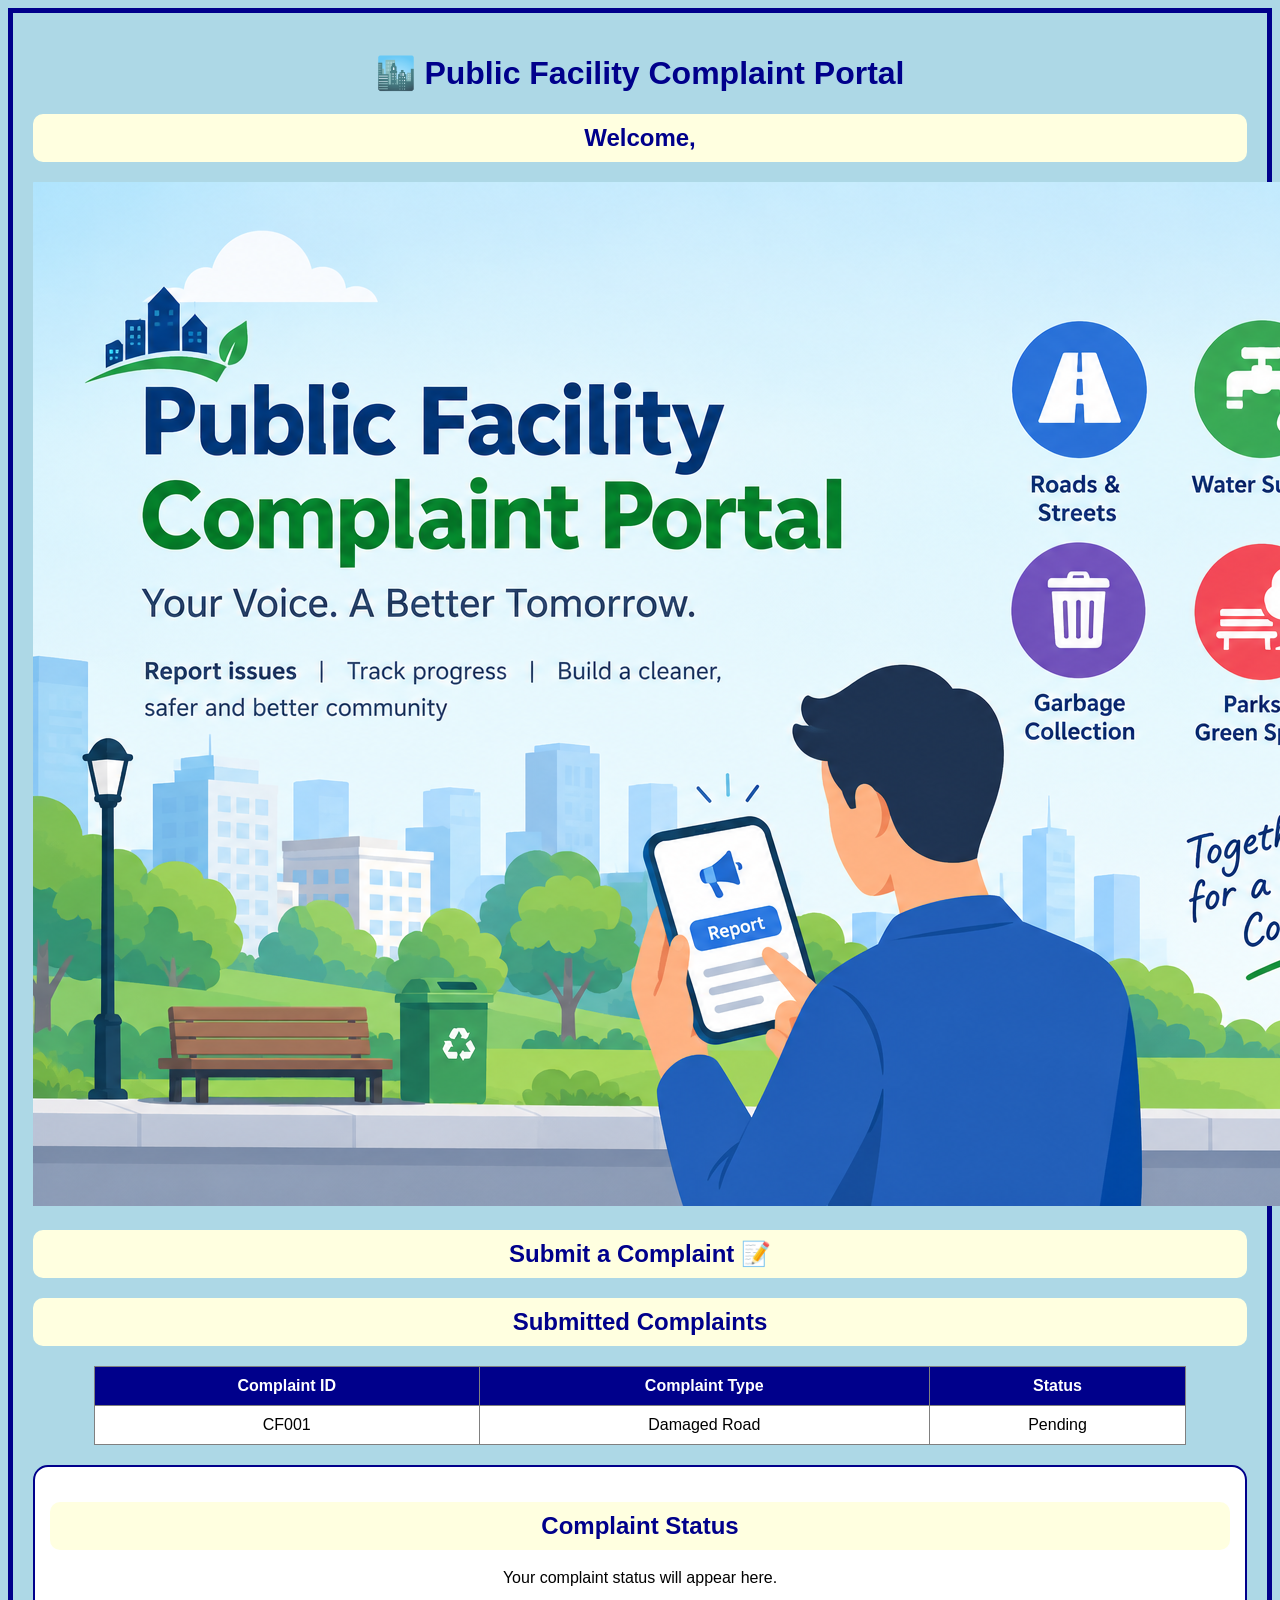
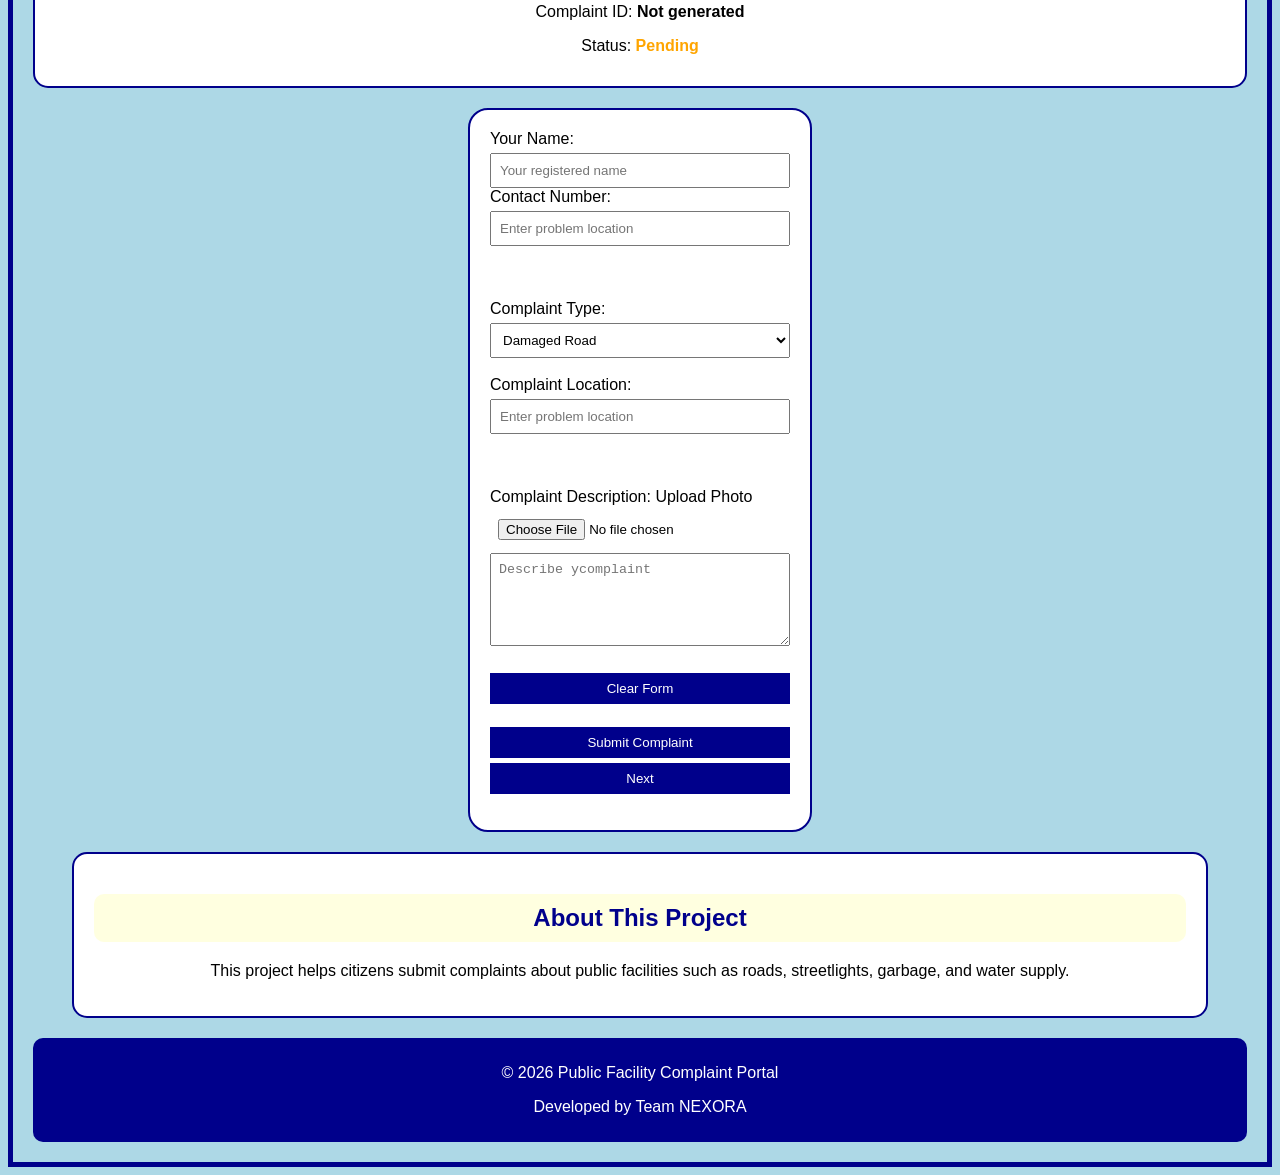
==== index.html @ 3e788ea5 "Add files via upload" ====
<!DOCTYPE html>  <html>    <head>    
    <title>Public Facility Complaint Portal</title>  <style>    
    body {    
        border: 5px solid darkblue;    
        font-family: Arial;    
        background-color: lightblue;    
        padding: 20px;    
    }    h1 {

color: darkblue;
font-size: 32px;
text-align: center;

}

form {
background-color: white;
padding: 20px;
width: 300px;
border: 2px solid darkblue;
border-radius: 20px;
margin: 20px auto;

}
input, select, textarea, button {
margin-top: 5px;
padding: 8px;
width: 100%;
box-sizing: border-box;
}
button:hover {
background-color: rgb(0, 128, 21);
color: white;
cursor: pointer;
}
button {
background-color: darkblue;
color: white;
border: none;
}.status {
background-color: white;
padding: 15px;
margin-top: 20px;
border: 2px solid darkblue;
border-radius: 15px;
text-align: center;
}
h2 {
color: darkblue;
text-align: center;
background-color: lightyellow;
padding: 10px;
border-radius: 10px;
}
footer {
background-color: darkblue;
color: white;
text-align: center;
padding: 10px;
margin-top: 20px;
border-radius: 10px;
}table {
background-color: white;
border-collapse: collapse;
margin: 20px auto;
text-align: center;
width: 90%;

}

th {
background-color: darkblue;
color: white;
padding: 10px;
}

td {
padding: 10px;
}
tr:hover {
background-color: lightblue;
}.about {
background-color: white;
padding: 20px;
margin: 20px auto;
width: 90%;
border: 2px solid darkblue;
border-radius: 15px;
text-align: center;
}
</style>

</head>  <body>    
<h1>🏙️ Public Facility Complaint Portal</h1>    
<h2>Welcome,<span id="userName"></span></h2>    
<img src="facility.png" alt="Public Facility" class="main-image">    
    <h2>Submit a Complaint 📝</h2>    
<h2>Submitted Complaints</h2>  <table border="1" width="100%">    
    <tr>    
        <th>Complaint ID</th>    
        <th>Complaint Type</th>    
        <th>Status</th>    
    </tr>    
    <tr>    
        <td>CF001</td>    
        <td>Damaged Road</td>    
        <td>Pending</td>    
    </tr>    
</table>    
<div class="status">    
<h2>Complaint Status</h2>    
<p>Your complaint status will appear here.</p>    
<p>Complaint ID: <strong id="complaintId">Not generated</strong></p>    
<p>Status: <strong style="color: orange;">Pending</strong></p>    
</div>    
    <form onsubmit="submitComplaint(event)">    
        <label>Your Name:</label>    
        <br>    
        <input type="text" id="complaintName" placeholder="Your registered name" readonly>  <label>Contact Number:</label>  
<br>  
<input type="tel" id="location" placeholder="Enter problem location">  
<br><br>  
<br><br>  <label>Complaint Type:</label>
<br>
<select id="facility">
<option>Damaged Road</option>
<option>Broken Streetlight</option>
<option>Garbage Problem</option>
<option>Water Supply Problem</option>
</select><br><br>

<label>Complaint Location:</label>
<br>
<input type="text" placeholder="Enter problem location">
<br><br>
<br><br>

<label>Complaint Description:</label>
<label>Upload Photo</label>

<input type="file" accept="image/*">    
        <br>    
        <textarea rows="5" cols="30" required    
    placeholder="Describe ycomplaint"></textarea>    
        <br><br>    
<button type="reset">    
    Clear Form    
</button>  <br><br>  <button type="submit">    
    Submit Complaint    
</button>    
<button type="button"    
onclick="window.location.href='http://127.0.0.1:5000/admin'">    
Next    
</button>  <p id="message" style="color: green; font-weight: bold;"></p>    
<p id="photoName" style="color: blue; font-weight: bold;"></p>    
 <img id="photoPreview" width="200" style="display: none;">           
    </form>  <script>    
    let user = JSON.parse(localStorage.getItem("user") || "null");  if (user) {
document.getElementById("userName").innerText = user.name;
document.getElementById("complaintName").value = user.name;
}
async function submitComplaint(event) {
event.preventDefault();

let user = JSON.parse(localStorage.getItem("user") || "null");

if (!user) {
document.getElementById("message").innerText =
"Please register first.";
return;
}

let facility = document.getElementById("facility").value;
let location = document.getElementById("location").value;

let response = await fetch("http://127.0.0.1:5000/add_complaint", {
method: "POST",
headers: {
"Content-Type": "application/json"
},
body: JSON.stringify({
name: user.name,
facility: facility,
location: location
})
});

let result = await response.json();

if (result.success) {
document.getElementById("message").innerText =
"Your complaint has been submitted successfully!";

document.getElementById("complaintId").innerText =    
    "CF" + result.id;

}

}

</script>  <section class="about">    
    <h2>About This Project</h2>    
    <p>    
        This project helps citizens submit complaints about public facilities    
        such as roads, streetlights, garbage, and water supply.    
    </p>    
</section>    
<footer>    
    <p>© 2026 Public Facility Complaint Portal</p>    
    <p>Developed by Team NEXORA</p>    
</footer>    
</body>    
</html>
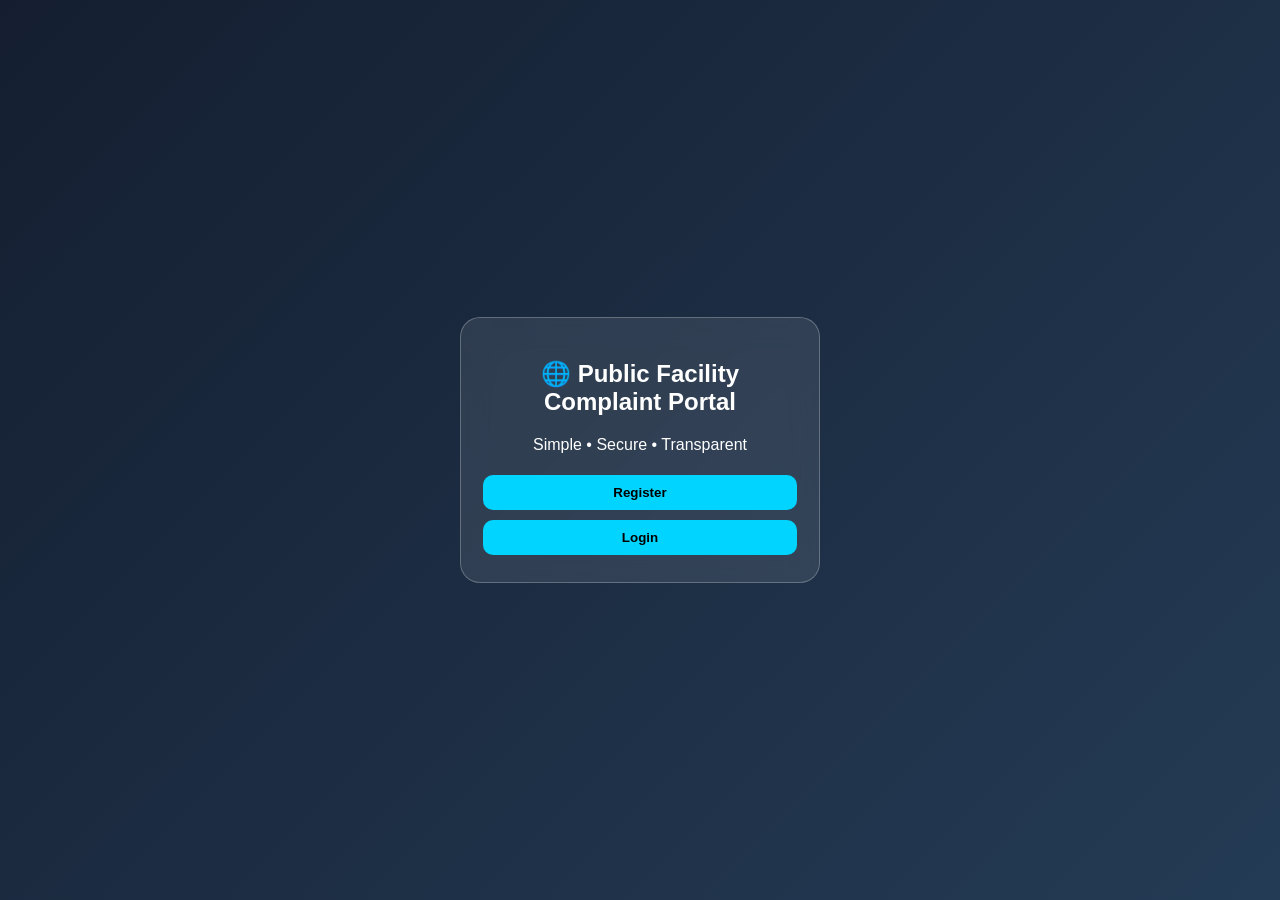
==== commit e6912a59: "Add files via upload" ====
--- a/index.html
+++ b/index.html
@@ -1,213 +1,347 @@
-<!DOCTYPE html>  <html>    <head>    
-    <title>Public Facility Complaint Portal</title>  <style>    
-    body {    
-        border: 5px solid darkblue;    
-        font-family: Arial;    
-        background-color: lightblue;    
-        padding: 20px;    
-    }    h1 {
-
-color: darkblue;
-font-size: 32px;
-text-align: center;
-
-}
-
-form {
-background-color: white;
-padding: 20px;
-width: 300px;
-border: 2px solid darkblue;
-border-radius: 20px;
-margin: 20px auto;
-
-}
-input, select, textarea, button {
-margin-top: 5px;
-padding: 8px;
-width: 100%;
-box-sizing: border-box;
-}
-button:hover {
-background-color: rgb(0, 128, 21);
-color: white;
-cursor: pointer;
-}
-button {
-background-color: darkblue;
-color: white;
-border: none;
-}.status {
-background-color: white;
-padding: 15px;
-margin-top: 20px;
-border: 2px solid darkblue;
-border-radius: 15px;
-text-align: center;
-}
-h2 {
-color: darkblue;
-text-align: center;
-background-color: lightyellow;
-padding: 10px;
-border-radius: 10px;
-}
-footer {
-background-color: darkblue;
-color: white;
-text-align: center;
-padding: 10px;
-margin-top: 20px;
-border-radius: 10px;
-}table {
-background-color: white;
-border-collapse: collapse;
-margin: 20px auto;
-text-align: center;
-width: 90%;
-
-}
-
-th {
-background-color: darkblue;
-color: white;
-padding: 10px;
-}
-
-td {
-padding: 10px;
-}
-tr:hover {
-background-color: lightblue;
-}.about {
-background-color: white;
-padding: 20px;
-margin: 20px auto;
-width: 90%;
-border: 2px solid darkblue;
-border-radius: 15px;
-text-align: center;
-}
-</style>
-
-</head>  <body>    
-<h1>🏙️ Public Facility Complaint Portal</h1>    
-<h2>Welcome,<span id="userName"></span></h2>    
-<img src="facility.png" alt="Public Facility" class="main-image">    
-    <h2>Submit a Complaint 📝</h2>    
-<h2>Submitted Complaints</h2>  <table border="1" width="100%">    
-    <tr>    
-        <th>Complaint ID</th>    
-        <th>Complaint Type</th>    
-        <th>Status</th>    
-    </tr>    
-    <tr>    
-        <td>CF001</td>    
-        <td>Damaged Road</td>    
-        <td>Pending</td>    
-    </tr>    
-</table>    
-<div class="status">    
-<h2>Complaint Status</h2>    
-<p>Your complaint status will appear here.</p>    
-<p>Complaint ID: <strong id="complaintId">Not generated</strong></p>    
-<p>Status: <strong style="color: orange;">Pending</strong></p>    
-</div>    
-    <form onsubmit="submitComplaint(event)">    
-        <label>Your Name:</label>    
-        <br>    
-        <input type="text" id="complaintName" placeholder="Your registered name" readonly>  <label>Contact Number:</label>  
-<br>  
-<input type="tel" id="location" placeholder="Enter problem location">  
-<br><br>  
-<br><br>  <label>Complaint Type:</label>
-<br>
-<select id="facility">
-<option>Damaged Road</option>
-<option>Broken Streetlight</option>
-<option>Garbage Problem</option>
-<option>Water Supply Problem</option>
-</select><br><br>
-
-<label>Complaint Location:</label>
-<br>
-<input type="text" placeholder="Enter problem location">
-<br><br>
-<br><br>
-
-<label>Complaint Description:</label>
-<label>Upload Photo</label>
-
-<input type="file" accept="image/*">    
-        <br>    
-        <textarea rows="5" cols="30" required    
-    placeholder="Describe ycomplaint"></textarea>    
-        <br><br>    
-<button type="reset">    
-    Clear Form    
-</button>  <br><br>  <button type="submit">    
-    Submit Complaint    
-</button>    
-<button type="button"    
-onclick="window.location.href='http://127.0.0.1:5000/admin'">    
-Next    
-</button>  <p id="message" style="color: green; font-weight: bold;"></p>    
-<p id="photoName" style="color: blue; font-weight: bold;"></p>    
- <img id="photoPreview" width="200" style="display: none;">           
-    </form>  <script>    
-    let user = JSON.parse(localStorage.getItem("user") || "null");  if (user) {
-document.getElementById("userName").innerText = user.name;
-document.getElementById("complaintName").value = user.name;
-}
-async function submitComplaint(event) {
-event.preventDefault();
-
-let user = JSON.parse(localStorage.getItem("user") || "null");
-
-if (!user) {
-document.getElementById("message").innerText =
-"Please register first.";
-return;
-}
-
-let facility = document.getElementById("facility").value;
-let location = document.getElementById("location").value;
-
-let response = await fetch("http://127.0.0.1:5000/add_complaint", {
-method: "POST",
-headers: {
-"Content-Type": "application/json"
-},
-body: JSON.stringify({
-name: user.name,
-facility: facility,
-location: location
-})
-});
-
-let result = await response.json();
-
-if (result.success) {
-document.getElementById("message").innerText =
-"Your complaint has been submitted successfully!";
-
-document.getElementById("complaintId").innerText =    
-    "CF" + result.id;
-
-}
-
-}
-
-</script>  <section class="about">    
-    <h2>About This Project</h2>    
-    <p>    
-        This project helps citizens submit complaints about public facilities    
-        such as roads, streetlights, garbage, and water supply.    
-    </p>    
-</section>    
-<footer>    
-    <p>© 2026 Public Facility Complaint Portal</p>    
-    <p>Developed by Team NEXORA</p>    
-</footer>    
-</body>    
-</html>  +<!DOCTYPE html>
+<html lang="en">
+<head>
+    <meta charset="UTF-8">
+    <meta name="viewport" content="width=device-width, initial-scale=1.0">
+    <title>Public Facility Complaint Portal</title>
+
+    <style>
+        * {
+            box-sizing: border-box;
+        }
+
+        body {
+            margin: 0;
+            font-family: Arial, sans-serif;
+            color: white;
+            background: linear-gradient(135deg, #141e30, #243b55);
+            text-align: center;
+        }
+
+        .page {
+            min-height: 100vh;
+            display: flex;
+            align-items: center;
+            justify-content: center;
+        }
+
+        .card {
+            width: 360px;
+            padding: 22px;
+            background: #ffffff18;
+            backdrop-filter: blur(15px);
+            border: 1px solid #ffffff40;
+            border-radius: 20px;
+        }
+
+        input,
+        button {
+            width: 100%;
+            padding: 10px;
+            margin: 5px 0;
+            border: none;
+            border-radius: 10px;
+        }
+
+        button {
+            background: #00d4ff;
+            font-weight: bold;
+            cursor: pointer;
+        }
+
+        button:hover {
+            background: #00aacc;
+        }
+
+        .hidden {
+            display: none;
+        }
+
+        .error {
+            color: #ff9999;
+            font-size: 13px;
+        }
+
+        .rules {
+            text-align: left;
+            font-size: 12px;
+            line-height: 19px;
+        }
+    </style>
+</head>
+
+<body>
+
+    <!-- HOME PAGE -->
+    <section id="home" class="page">
+        <div class="card">
+            <h1>🌐 Public Facility Complaint Portal</h1>
+            <p>Simple • Secure • Transparent</p>
+
+            <button onclick="show('reg')">Register</button>
+            <button onclick="show('login')">Login</button>
+        </div>
+    </section>
+
+    <!-- REGISTER PAGE -->
+    <section id="reg" class="page hidden">
+        <div class="card">
+            <h2>📝 Register</h2>
+
+            <input id="name" type="text" placeholder="Full Name">
+
+            <input id="sid" type="text"
+                   placeholder="Student ID e.g. CSE26A001">
+
+            <input id="email" type="email"
+                   placeholder="Email e.g. kalai@gmail.com">
+
+            <input id="pass" type="password"
+                   placeholder="Password">
+
+            <button onclick="toggle('pass')">
+                👁️ Show / Hide Password
+            </button>
+
+            <div id="rules" class="rules">
+                🔐 Password must contain:<br>
+                ❌ 8+ characters<br>
+                ❌ Uppercase (A-Z)<br>
+                ❌ Lowercase (a-z)<br>
+                ❌ Number (0-9)<br>
+                ❌ Special character (!@#$)
+            </div>
+
+            <input id="confirm" type="password"
+                   placeholder="Confirm Password">
+
+            <button onclick="toggle('confirm')">
+                👁️ Show / Hide Password
+            </button>
+
+            <p id="err" class="error"></p>
+
+            <button onclick="register()">
+                Create Account
+            </button>
+        </div>
+    </section>
+
+    <!-- SUCCESS PAGE -->
+    <section id="success" class="page hidden">
+        <div class="card">
+            <h1>✅</h1>
+            <h2>Registration Successful!</h2>
+
+            <p>Your account has been created successfully.</p>
+
+            <button onclick="show('login')">
+                Continue to Login
+            </button>
+        </div>
+    </section>
+
+    <!-- LOGIN PAGE -->
+    <section id="login" class="page hidden">
+        <div class="card">
+            <h2>🔐 Login</h2>
+
+            <input id="lemail" type="email"
+                   placeholder="Gmail">
+
+            <input id="lpass" type="password"
+                   placeholder="Password">
+
+            <button onclick="toggle('lpass')">
+                👁️ Show / Hide Password
+            </button>
+
+            <p id="lerr" class="error"></p>
+
+            <button onclick="login()">
+                Login
+            </button>
+        </div>
+    </section>
+
+    <!-- WELCOME PAGE -->
+    <section id="welcome" class="page hidden">
+        <div class="card">
+            <h1>👋 Welcome!</h1>
+
+            <h2>Public Facility Complaint Portal</h2>
+
+            <p>Login successful.</p>
+
+            <button onclick="goToPerson2()">
+                Next
+            </button>
+        </div>
+    </section>
+
+    <!-- JAVASCRIPT -->
+    <script>
+
+        const $ = (id) => document.getElementById(id);
+
+        // SHOW PAGE
+        function show(pageId) {
+            document.querySelectorAll(".page").forEach((page) => {
+                page.classList.add("hidden");
+            });
+
+            $(pageId).classList.remove("hidden");
+        }
+
+        // SHOW / HIDE PASSWORD
+        function toggle(id) {
+            const field = $(id);
+
+            if (field.type === "password") {
+                field.type = "text";
+            } else {
+                field.type = "password";
+            }
+        }
+
+        // PASSWORD RULES
+        $("pass").addEventListener("input", function () {
+
+            const password = $("pass").value;
+
+            const rules = [
+                password.length >= 8,
+                /[A-Z]/.test(password),
+                /[a-z]/.test(password),
+                /[0-9]/.test(password),
+                /[^A-Za-z0-9]/.test(password)
+            ];
+
+            const ruleNames = [
+                "8+ characters",
+                "Uppercase (A-Z)",
+                "Lowercase (a-z)",
+                "Number (0-9)",
+                "Special character (!@#$)"
+            ];
+
+            $("rules").innerHTML =
+                "🔐 Password must contain:<br>" +
+                ruleNames.map((rule, index) => {
+                    return (rules[index] ? "✅ " : "❌ ") + rule;
+                }).join("<br>");
+
+        });
+
+        // REGISTER FUNCTION
+        function register() {
+
+            const name = $("name").value.trim();
+            const studentId = $("sid").value.trim();
+            const email = $("email").value.trim();
+            const password = $("pass").value;
+            const confirmPassword = $("confirm").value;
+
+            $("err").innerText = "";
+
+            if (
+                !name ||
+                !studentId ||
+                !email ||
+                !password ||
+                !confirmPassword
+            ) {
+                $("err").innerText = "Fill all fields.";
+                return;
+            }
+
+            if (!/^[A-Z]{3}[0-9]{2}[A-Z][0-9]{3}$/.test(studentId)) {
+                $("err").innerText =
+                    "Student ID format: CSE26A001";
+                return;
+            }
+
+            if (
+                !/^[a-z0-9._%+-]+@gmail\.com$/.test(email) ||
+                email !== email.toLowerCase()
+            ) {
+                $("err").innerText =
+                    "Enter a lowercase Gmail.";
+                return;
+            }
+
+            if (
+                !/^(?=.*[a-z])(?=.*[A-Z])(?=.*[0-9])(?=.*[^A-Za-z0-9]).{8,}$/.test(password)
+            ) {
+                $("err").innerText =
+                    "Complete all password conditions.";
+                return;
+            }
+
+            if (password !== confirmPassword) {
+                $("err").innerText =
+                    "Passwords do not match.";
+                return;
+            }
+
+            // SAVE USER DETAILS
+            localStorage.setItem(
+                "user",
+                JSON.stringify({
+                    name: name,
+                    studentId: studentId,
+                    email: email,
+                    password: password
+                })
+            );
+
+            // SHOW SUCCESS PAGE
+            show("success");
+        }
+
+        // LOGIN FUNCTION
+        function login() {
+
+            const user = JSON.parse(
+                localStorage.getItem("user") || "null"
+            );
+
+            $("lerr").innerText = "";
+
+            if (!user) {
+                $("lerr").innerText =
+                    "Register first.";
+                return;
+            }
+
+            const enteredEmail = $("lemail").value.trim();
+            const enteredPassword = $("lpass").value;
+
+            if (
+                enteredEmail !== user.email ||
+                enteredPassword !== user.password
+            ) {
+                $("lerr").innerText =
+                    "Invalid email or password.";
+                return;
+            }
+
+            show("welcome");
+        }
+
+        // GO TO PERSON 2
+        function goToPerson2() {
+            window.location.href = "../Person 2/index.html";
+        }
+
+        // MAKE FUNCTIONS AVAILABLE TO BUTTONS
+        window.show = show;
+        window.toggle = toggle;
+        window.register = register;
+        window.login = login;
+        window.goToPerson2 = goToPerson2;
+
+    </script>
+
+</body>
+</html>
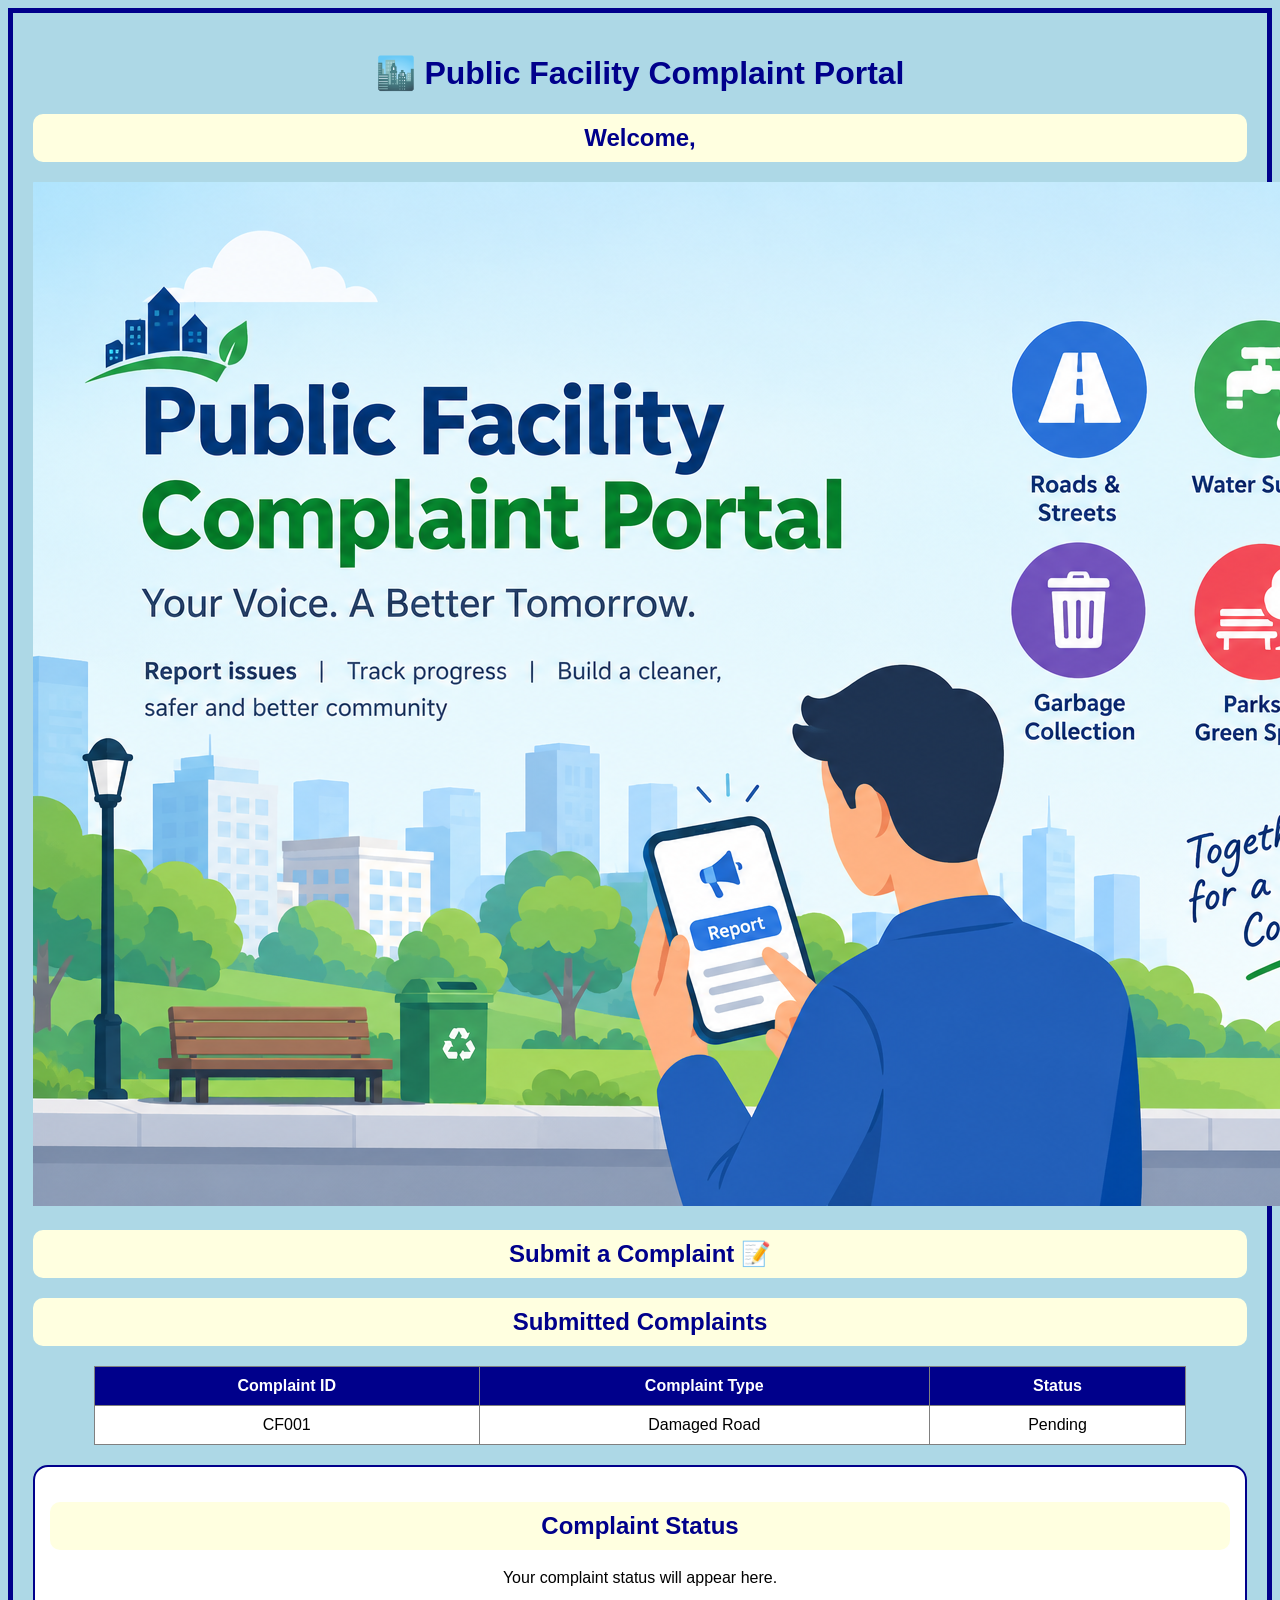
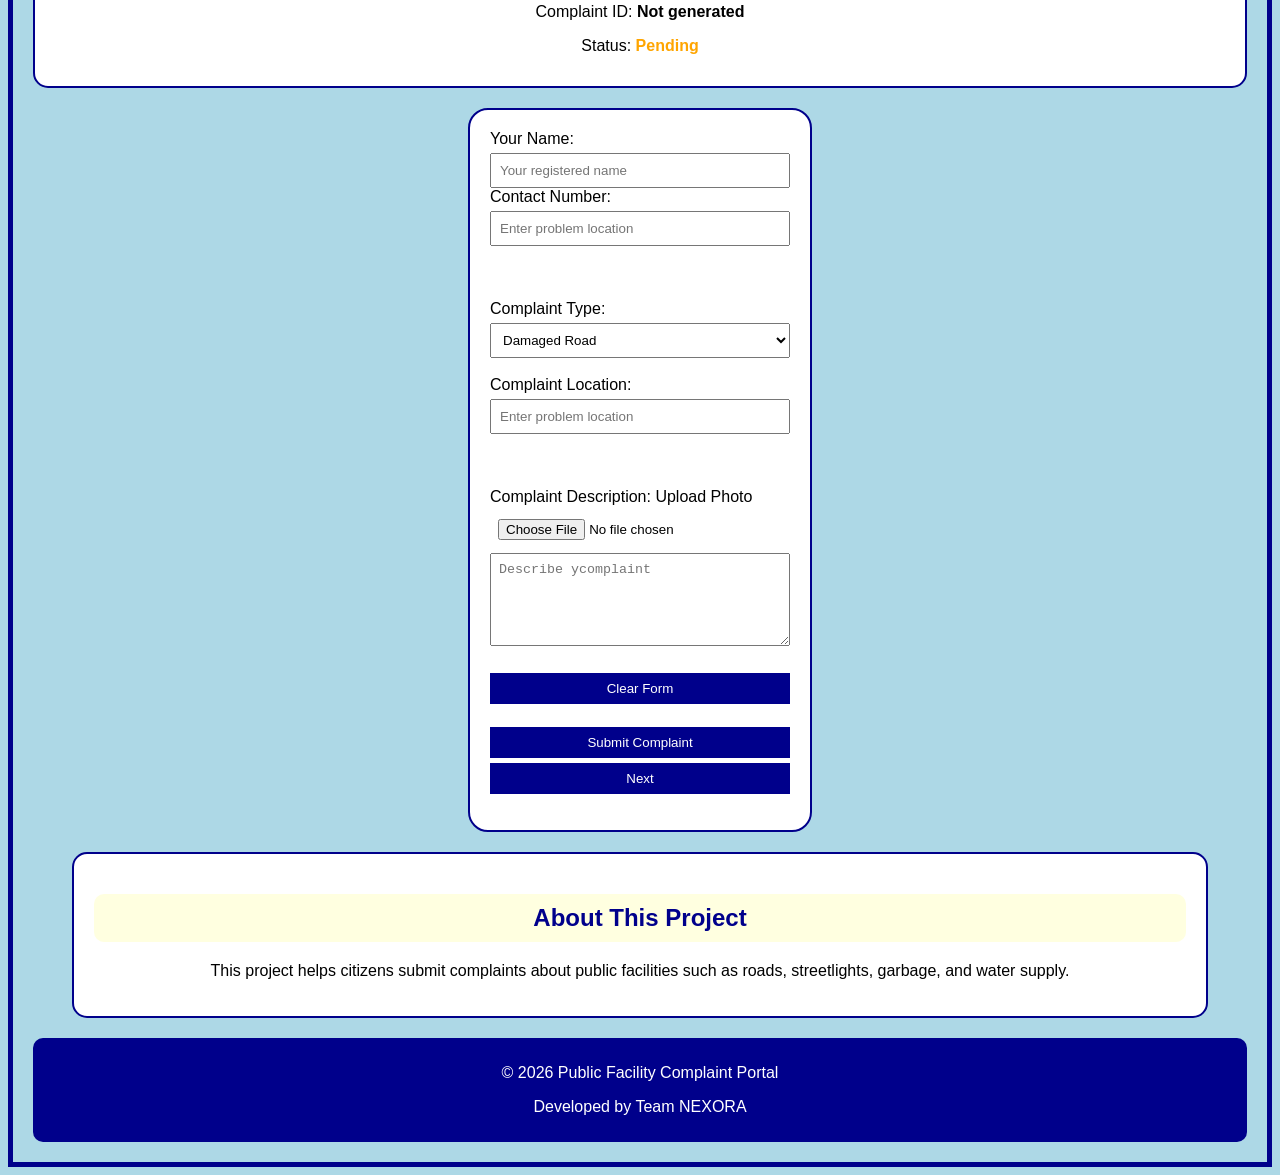
==== commit 472deafb: "Add files via upload" ====
--- a/index.html
+++ b/index.html
@@ -1,347 +1,213 @@
-<!DOCTYPE html>
-<html lang="en">
-<head>
-    <meta charset="UTF-8">
-    <meta name="viewport" content="width=device-width, initial-scale=1.0">
-    <title>Public Facility Complaint Portal</title>
-
-    <style>
-        * {
-            box-sizing: border-box;
-        }
-
-        body {
-            margin: 0;
-            font-family: Arial, sans-serif;
-            color: white;
-            background: linear-gradient(135deg, #141e30, #243b55);
-            text-align: center;
-        }
-
-        .page {
-            min-height: 100vh;
-            display: flex;
-            align-items: center;
-            justify-content: center;
-        }
-
-        .card {
-            width: 360px;
-            padding: 22px;
-            background: #ffffff18;
-            backdrop-filter: blur(15px);
-            border: 1px solid #ffffff40;
-            border-radius: 20px;
-        }
-
-        input,
-        button {
-            width: 100%;
-            padding: 10px;
-            margin: 5px 0;
-            border: none;
-            border-radius: 10px;
-        }
-
-        button {
-            background: #00d4ff;
-            font-weight: bold;
-            cursor: pointer;
-        }
-
-        button:hover {
-            background: #00aacc;
-        }
-
-        .hidden {
-            display: none;
-        }
-
-        .error {
-            color: #ff9999;
-            font-size: 13px;
-        }
-
-        .rules {
-            text-align: left;
-            font-size: 12px;
-            line-height: 19px;
-        }
-    </style>
-</head>
-
-<body>
-
-    <!-- HOME PAGE -->
-    <section id="home" class="page">
-        <div class="card">
-            <h1>🌐 Public Facility Complaint Portal</h1>
-            <p>Simple • Secure • Transparent</p>
-
-            <button onclick="show('reg')">Register</button>
-            <button onclick="show('login')">Login</button>
-        </div>
-    </section>
-
-    <!-- REGISTER PAGE -->
-    <section id="reg" class="page hidden">
-        <div class="card">
-            <h2>📝 Register</h2>
-
-            <input id="name" type="text" placeholder="Full Name">
-
-            <input id="sid" type="text"
-                   placeholder="Student ID e.g. CSE26A001">
-
-            <input id="email" type="email"
-                   placeholder="Email e.g. kalai@gmail.com">
-
-            <input id="pass" type="password"
-                   placeholder="Password">
-
-            <button onclick="toggle('pass')">
-                👁️ Show / Hide Password
-            </button>
-
-            <div id="rules" class="rules">
-                🔐 Password must contain:<br>
-                ❌ 8+ characters<br>
-                ❌ Uppercase (A-Z)<br>
-                ❌ Lowercase (a-z)<br>
-                ❌ Number (0-9)<br>
-                ❌ Special character (!@#$)
-            </div>
-
-            <input id="confirm" type="password"
-                   placeholder="Confirm Password">
-
-            <button onclick="toggle('confirm')">
-                👁️ Show / Hide Password
-            </button>
-
-            <p id="err" class="error"></p>
-
-            <button onclick="register()">
-                Create Account
-            </button>
-        </div>
-    </section>
-
-    <!-- SUCCESS PAGE -->
-    <section id="success" class="page hidden">
-        <div class="card">
-            <h1>✅</h1>
-            <h2>Registration Successful!</h2>
-
-            <p>Your account has been created successfully.</p>
-
-            <button onclick="show('login')">
-                Continue to Login
-            </button>
-        </div>
-    </section>
-
-    <!-- LOGIN PAGE -->
-    <section id="login" class="page hidden">
-        <div class="card">
-            <h2>🔐 Login</h2>
-
-            <input id="lemail" type="email"
-                   placeholder="Gmail">
-
-            <input id="lpass" type="password"
-                   placeholder="Password">
-
-            <button onclick="toggle('lpass')">
-                👁️ Show / Hide Password
-            </button>
-
-            <p id="lerr" class="error"></p>
-
-            <button onclick="login()">
-                Login
-            </button>
-        </div>
-    </section>
-
-    <!-- WELCOME PAGE -->
-    <section id="welcome" class="page hidden">
-        <div class="card">
-            <h1>👋 Welcome!</h1>
-
-            <h2>Public Facility Complaint Portal</h2>
-
-            <p>Login successful.</p>
-
-            <button onclick="goToPerson2()">
-                Next
-            </button>
-        </div>
-    </section>
-
-    <!-- JAVASCRIPT -->
-    <script>
-
-        const $ = (id) => document.getElementById(id);
-
-        // SHOW PAGE
-        function show(pageId) {
-            document.querySelectorAll(".page").forEach((page) => {
-                page.classList.add("hidden");
-            });
-
-            $(pageId).classList.remove("hidden");
-        }
-
-        // SHOW / HIDE PASSWORD
-        function toggle(id) {
-            const field = $(id);
-
-            if (field.type === "password") {
-                field.type = "text";
-            } else {
-                field.type = "password";
-            }
-        }
-
-        // PASSWORD RULES
-        $("pass").addEventListener("input", function () {
-
-            const password = $("pass").value;
-
-            const rules = [
-                password.length >= 8,
-                /[A-Z]/.test(password),
-                /[a-z]/.test(password),
-                /[0-9]/.test(password),
-                /[^A-Za-z0-9]/.test(password)
-            ];
-
-            const ruleNames = [
-                "8+ characters",
-                "Uppercase (A-Z)",
-                "Lowercase (a-z)",
-                "Number (0-9)",
-                "Special character (!@#$)"
-            ];
-
-            $("rules").innerHTML =
-                "🔐 Password must contain:<br>" +
-                ruleNames.map((rule, index) => {
-                    return (rules[index] ? "✅ " : "❌ ") + rule;
-                }).join("<br>");
-
-        });
-
-        // REGISTER FUNCTION
-        function register() {
-
-            const name = $("name").value.trim();
-            const studentId = $("sid").value.trim();
-            const email = $("email").value.trim();
-            const password = $("pass").value;
-            const confirmPassword = $("confirm").value;
-
-            $("err").innerText = "";
-
-            if (
-                !name ||
-                !studentId ||
-                !email ||
-                !password ||
-                !confirmPassword
-            ) {
-                $("err").innerText = "Fill all fields.";
-                return;
-            }
-
-            if (!/^[A-Z]{3}[0-9]{2}[A-Z][0-9]{3}$/.test(studentId)) {
-                $("err").innerText =
-                    "Student ID format: CSE26A001";
-                return;
-            }
-
-            if (
-                !/^[a-z0-9._%+-]+@gmail\.com$/.test(email) ||
-                email !== email.toLowerCase()
-            ) {
-                $("err").innerText =
-                    "Enter a lowercase Gmail.";
-                return;
-            }
-
-            if (
-                !/^(?=.*[a-z])(?=.*[A-Z])(?=.*[0-9])(?=.*[^A-Za-z0-9]).{8,}$/.test(password)
-            ) {
-                $("err").innerText =
-                    "Complete all password conditions.";
-                return;
-            }
-
-            if (password !== confirmPassword) {
-                $("err").innerText =
-                    "Passwords do not match.";
-                return;
-            }
-
-            // SAVE USER DETAILS
-            localStorage.setItem(
-                "user",
-                JSON.stringify({
-                    name: name,
-                    studentId: studentId,
-                    email: email,
-                    password: password
-                })
-            );
-
-            // SHOW SUCCESS PAGE
-            show("success");
-        }
-
-        // LOGIN FUNCTION
-        function login() {
-
-            const user = JSON.parse(
-                localStorage.getItem("user") || "null"
-            );
-
-            $("lerr").innerText = "";
-
-            if (!user) {
-                $("lerr").innerText =
-                    "Register first.";
-                return;
-            }
-
-            const enteredEmail = $("lemail").value.trim();
-            const enteredPassword = $("lpass").value;
-
-            if (
-                enteredEmail !== user.email ||
-                enteredPassword !== user.password
-            ) {
-                $("lerr").innerText =
-                    "Invalid email or password.";
-                return;
-            }
-
-            show("welcome");
-        }
-
-        // GO TO PERSON 2
-        function goToPerson2() {
-            window.location.href = "../Person 2/index.html";
-        }
-
-        // MAKE FUNCTIONS AVAILABLE TO BUTTONS
-        window.show = show;
-        window.toggle = toggle;
-        window.register = register;
-        window.login = login;
-        window.goToPerson2 = goToPerson2;
-
-    </script>
-
-</body>
-</html>+<!DOCTYPE html>  <html>    <head>    
+    <title>Public Facility Complaint Portal</title>  <style>    
+    body {    
+        border: 5px solid darkblue;    
+        font-family: Arial;    
+        background-color: lightblue;    
+        padding: 20px;    
+    }    h1 {
+
+color: darkblue;
+font-size: 32px;
+text-align: center;
+
+}
+
+form {
+background-color: white;
+padding: 20px;
+width: 300px;
+border: 2px solid darkblue;
+border-radius: 20px;
+margin: 20px auto;
+
+}
+input, select, textarea, button {
+margin-top: 5px;
+padding: 8px;
+width: 100%;
+box-sizing: border-box;
+}
+button:hover {
+background-color: rgb(0, 128, 21);
+color: white;
+cursor: pointer;
+}
+button {
+background-color: darkblue;
+color: white;
+border: none;
+}.status {
+background-color: white;
+padding: 15px;
+margin-top: 20px;
+border: 2px solid darkblue;
+border-radius: 15px;
+text-align: center;
+}
+h2 {
+color: darkblue;
+text-align: center;
+background-color: lightyellow;
+padding: 10px;
+border-radius: 10px;
+}
+footer {
+background-color: darkblue;
+color: white;
+text-align: center;
+padding: 10px;
+margin-top: 20px;
+border-radius: 10px;
+}table {
+background-color: white;
+border-collapse: collapse;
+margin: 20px auto;
+text-align: center;
+width: 90%;
+
+}
+
+th {
+background-color: darkblue;
+color: white;
+padding: 10px;
+}
+
+td {
+padding: 10px;
+}
+tr:hover {
+background-color: lightblue;
+}.about {
+background-color: white;
+padding: 20px;
+margin: 20px auto;
+width: 90%;
+border: 2px solid darkblue;
+border-radius: 15px;
+text-align: center;
+}
+</style>
+
+</head>  <body>    
+<h1>🏙️ Public Facility Complaint Portal</h1>    
+<h2>Welcome,<span id="userName"></span></h2>    
+<img src="facility.png" alt="Public Facility" class="main-image">    
+    <h2>Submit a Complaint 📝</h2>    
+<h2>Submitted Complaints</h2>  <table border="1" width="100%">    
+    <tr>    
+        <th>Complaint ID</th>    
+        <th>Complaint Type</th>    
+        <th>Status</th>    
+    </tr>    
+    <tr>    
+        <td>CF001</td>    
+        <td>Damaged Road</td>    
+        <td>Pending</td>    
+    </tr>    
+</table>    
+<div class="status">    
+<h2>Complaint Status</h2>    
+<p>Your complaint status will appear here.</p>    
+<p>Complaint ID: <strong id="complaintId">Not generated</strong></p>    
+<p>Status: <strong style="color: orange;">Pending</strong></p>    
+</div>    
+    <form onsubmit="submitComplaint(event)">    
+        <label>Your Name:</label>    
+        <br>    
+        <input type="text" id="complaintName" placeholder="Your registered name" readonly>  <label>Contact Number:</label>  
+<br>  
+<input type="tel" id="location" placeholder="Enter problem location">  
+<br><br>  
+<br><br>  <label>Complaint Type:</label>
+<br>
+<select id="facility">
+<option>Damaged Road</option>
+<option>Broken Streetlight</option>
+<option>Garbage Problem</option>
+<option>Water Supply Problem</option>
+</select><br><br>
+
+<label>Complaint Location:</label>
+<br>
+<input type="text" placeholder="Enter problem location">
+<br><br>
+<br><br>
+
+<label>Complaint Description:</label>
+<label>Upload Photo</label>
+
+<input type="file" accept="image/*">    
+        <br>    
+        <textarea rows="5" cols="30" required    
+    placeholder="Describe ycomplaint"></textarea>    
+        <br><br>    
+<button type="reset">    
+    Clear Form    
+</button>  <br><br>  <button type="submit">    
+    Submit Complaint    
+</button>    
+<button type="button"    
+onclick="window.location.href='http://127.0.0.1:5000/admin'">    
+Next    
+</button>  <p id="message" style="color: green; font-weight: bold;"></p>    
+<p id="photoName" style="color: blue; font-weight: bold;"></p>    
+ <img id="photoPreview" width="200" style="display: none;">           
+    </form>  <script>    
+    let user = JSON.parse(localStorage.getItem("user") || "null");  if (user) {
+document.getElementById("userName").innerText = user.name;
+document.getElementById("complaintName").value = user.name;
+}
+async function submitComplaint(event) {
+event.preventDefault();
+
+let user = JSON.parse(localStorage.getItem("user") || "null");
+
+if (!user) {
+document.getElementById("message").innerText =
+"Please register first.";
+return;
+}
+
+let facility = document.getElementById("facility").value;
+let location = document.getElementById("location").value;
+
+let response = await fetch("http://127.0.0.1:5000/add_complaint", {
+method: "POST",
+headers: {
+"Content-Type": "application/json"
+},
+body: JSON.stringify({
+name: user.name,
+facility: facility,
+location: location
+})
+});
+
+let result = await response.json();
+
+if (result.success) {
+document.getElementById("message").innerText =
+"Your complaint has been submitted successfully!";
+
+document.getElementById("complaintId").innerText =    
+    "CF" + result.id;
+
+}
+
+}
+
+</script>  <section class="about">    
+    <h2>About This Project</h2>    
+    <p>    
+        This project helps citizens submit complaints about public facilities    
+        such as roads, streetlights, garbage, and water supply.    
+    </p>    
+</section>    
+<footer>    
+    <p>© 2026 Public Facility Complaint Portal</p>    
+    <p>Developed by Team NEXORA</p>    
+</footer>    
+</body>    
+</html>  
